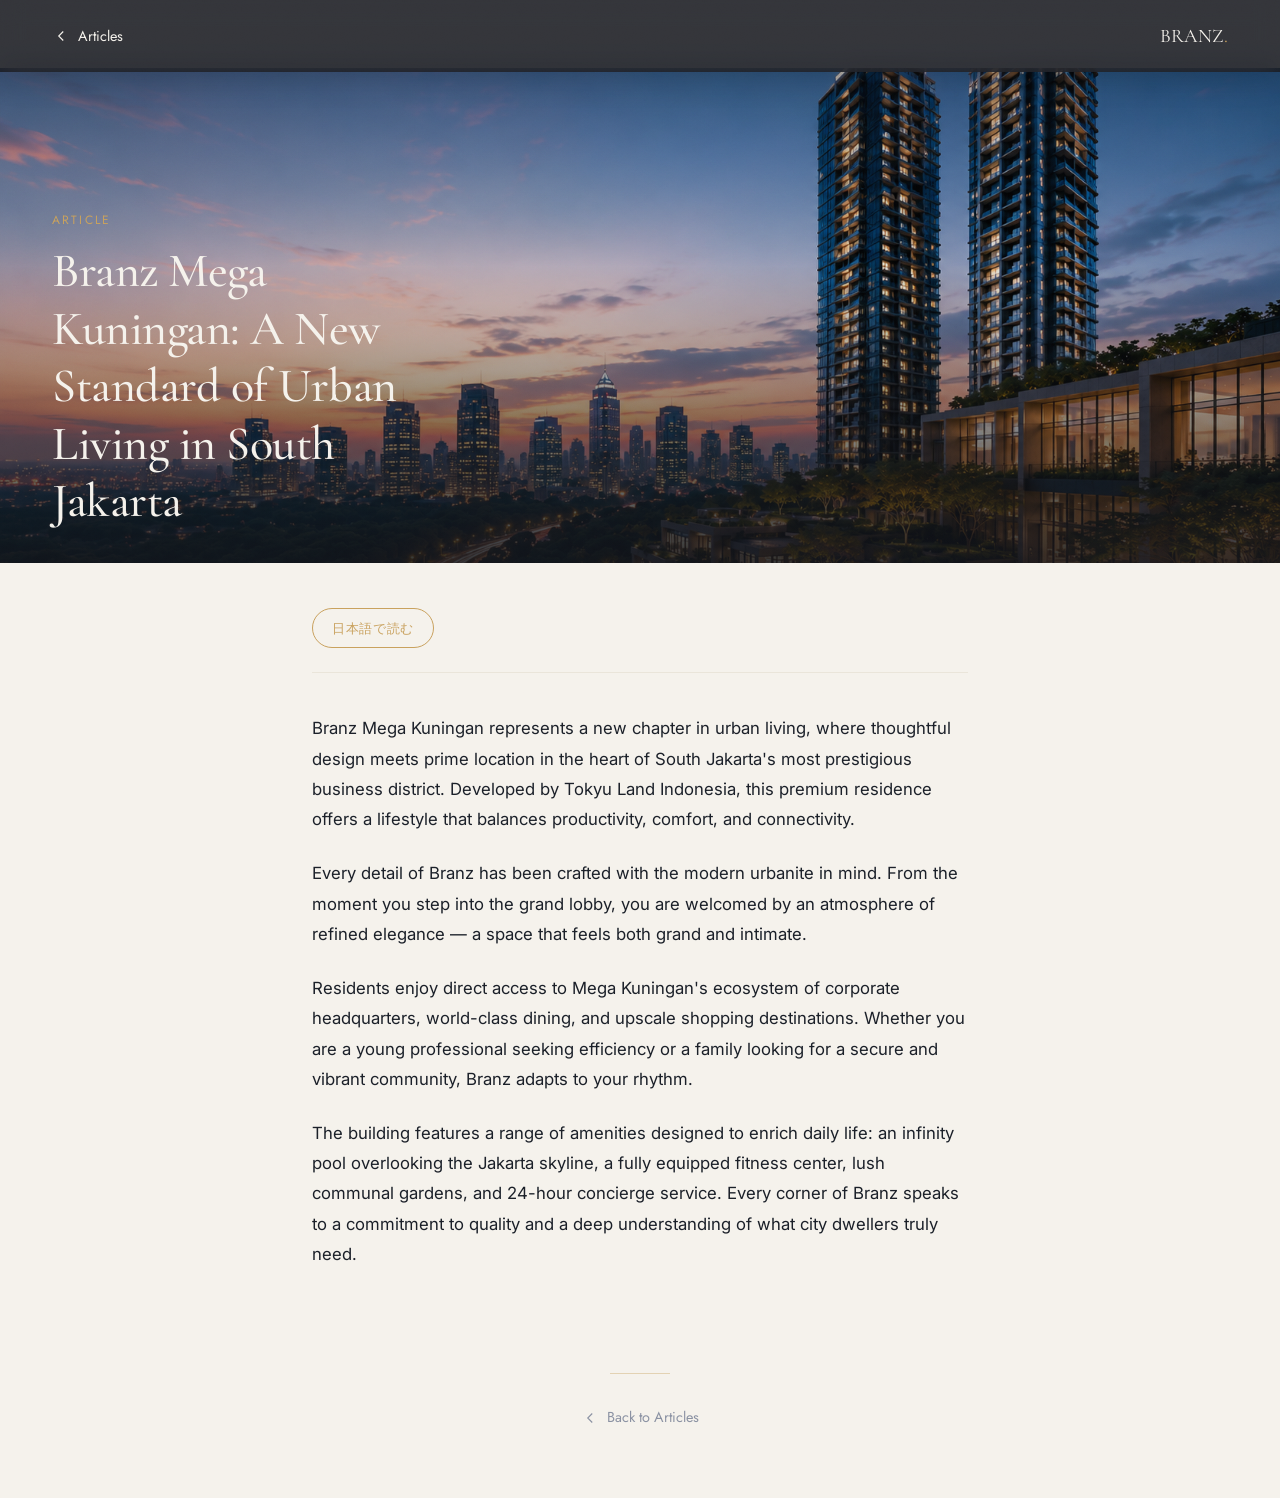
==== articles/article-en-1.html @ 6bbc7d79 "feat: add article section but still uses placeholder for the article title and text" ====
<!doctype html>
<html lang="en">
  <head>
    <meta charset="UTF-8" />
    <meta name="viewport" content="width=device-width, initial-scale=1.0" />
    <title>Branz Mega Kuningan: A New Standard of Urban Living in South Jakarta</title>
    <meta name="description" content="Discover Branz Mega Kuningan, a premium apartment development by Tokyu Land Indonesia in the heart of South Jakarta's CBD." />
    <meta name="keywords" content="branz mega kuningan, apartments kuningan, south jakarta apartments, tokyu land indonesia, premium cbd apartments" />
    <meta name="author" content="Branz Mega Kuningan" />
    <meta property="og:type" content="article" />
    <meta property="og:title" content="Branz Mega Kuningan: A New Standard of Urban Living in South Jakarta" />
    <meta property="og:description" content="Discover Branz Mega Kuningan, a premium apartment development by Tokyu Land Indonesia in the heart of South Jakarta's CBD." />
    <meta property="og:image" content="../assets/img/article/Artikel%201.png" />
    <meta property="og:locale" content="en_US" />
    <meta property="og:url" content="https://branzkuningan.com/article-en-1.html" />
    <link rel="canonical" href="https://branzkuningan.com/article-en-1.html" />
    <link rel="preconnect" href="https://fonts.googleapis.com" />
    <link rel="preconnect" href="https://fonts.gstatic.com" crossorigin />
    <link href="https://fonts.googleapis.com/css2?family=Cormorant+Garamond:ital,wght@0,400;0,500;0,600;1,400&family=Inter:wght@300;400;500;600&family=Jost:wght@300;400;500&display=swap" rel="stylesheet" />
    <link rel="stylesheet" href="../style.css" />
    <link rel="stylesheet" href="article.css" />
  </head>
  <body data-article-id="1" data-lang="en">
    <div class="grain-overlay"></div>

    <nav class="article-nav">
      <div class="article-nav-inner">
        <a href="../index.html#articles" class="article-nav-back">
          <svg viewBox="0 0 24 24" fill="none" stroke="currentColor" stroke-width="1.5"><path d="m15 18-6-6 6-6"/></svg>
          Articles
        </a>
        <a href="../index.html" class="article-nav-logo">BRANZ<span>.</span></a>
      </div>
    </nav>

    <article>
      <header class="article-hero">
        <img src="../assets/img/article/Artikel 1.png" alt="Branz Mega Kuningan: A New Standard of Urban Living in South Jakarta" id="articleImage" />
        <div class="article-hero-scrim"></div>
        <div class="article-hero-content">
          <span class="article-hero-label">Article</span>
          <h1 id="articleTitle">Branz Mega Kuningan: A New Standard of Urban Living in South Jakarta</h1>
        </div>
      </header>

      <div class="article-main">
        <div class="article-toolbar">
          <a href="article-ja-1.html" class="article-lang-toggle" id="langToggle">
            <svg viewBox="0 0 24 24" fill="none" stroke="currentColor" stroke-width="1.5"><path d="M12 2a10 10 0 1 0 10 10M12 2a10 10 0 0 0-10 10M12 2c1.7 0 3.3 4 3.3 10S13.7 22 12 22M12 2c-1.7 0-3.3 4-3.3 10S10.3 22 12 22M2 12h20"/></svg>
            日本語で読む
          </a>
        </div>
        <div class="article-body" id="articleBody"></div>
      </div>
    </article>

    <div class="article-footer">
      <div class="article-footer-divider"></div>
      <a href="../index.html#articles" class="article-back-link">
        <svg viewBox="0 0 24 24" fill="none" stroke="currentColor" stroke-width="1.5"><path d="m15 18-6-6 6-6"/></svg>
        Back to Articles
      </a>
    </div>

    <script src="article.js"></script>
  </body>
</html>
---- style.css ----
/* ===================================================
   BRANZ MEGA KUNINGAN — Design tokens
   Palette: deep charcoal-navy, muted brass, warm off-white
=================================================== */

:root {
  --ink:        #12151C;
  --ink-soft:   #1B2029;
  --ink-line:   #2A2F3A;
  --paper:      #F5F2EC;
  --paper-dim:  #EAE5DA;
  --brass:      #C9A15D;
  --brass-soft: #E3C88F;
  --slate:      #8B92A3;
  --white:      #FFFFFF;

  --font-display: 'Cormorant Garamond', serif;
  --font-body: 'Inter', sans-serif;
  --font-utility: 'Jost', sans-serif;

  --ease: cubic-bezier(0.16, 1, 0.3, 1);
  --dur-med: 0.7s;
  --dur-slow: 1.1s;
}

* { margin: 0; padding: 0; box-sizing: border-box; }

html { scroll-behavior: smooth; }

@media (prefers-reduced-motion: reduce) {
  html { scroll-behavior: auto; }
  *, *::before, *::after {
    animation-duration: 0.01ms !important;
    animation-iteration-count: 1 !important;
    transition-duration: 0.01ms !important;
    scroll-behavior: auto !important;
  }
}

body {
  font-family: var(--font-body);
  background: var(--paper);
  color: var(--ink);
  line-height: 1.6;
  overflow-x: hidden;
  -webkit-font-smoothing: antialiased;
}

img { max-width: 100%; display: block; }
a { text-decoration: none; color: inherit; }
ul { list-style: none; }
button { font-family: inherit; cursor: pointer; border: none; background: none; }

.grain-overlay {
  position: fixed;
  inset: 0;
  pointer-events: none;
  z-index: 999;
  opacity: 0.035;
  background-image: url("data:image/svg+xml,%3Csvg xmlns='http://www.w3.org/2000/svg' width='100' height='100'%3E%3Cfilter id='n'%3E%3CfeTurbulence type='fractalNoise' baseFrequency='0.9' numOctaves='2' stitchTiles='stitch'/%3E%3C/filter%3E%3Crect width='100%25' height='100%25' filter='url(%23n)'/%3E%3C/svg%3E");
  mix-blend-mode: overlay;
}

/* ---------- Utility ---------- */
:focus-visible {
  outline: 2px solid var(--brass);
  outline-offset: 3px;
}

.section-eyebrow {
  font-family: var(--font-utility);
  font-size: 0.8rem;
  letter-spacing: 0.18em;
  text-transform: uppercase;
  color: var(--brass);
  margin-bottom: 1rem;
  display: block;
}

h1, h2, h3 {
  font-family: var(--font-display);
  font-weight: 500;
  line-height: 1.15;
  letter-spacing: -0.01em;
}

h2 {
  font-size: clamp(1.9rem, 4vw, 3.1rem);
  max-width: 18ch;
}

.btn {
  display: inline-flex;
  align-items: center;
  gap: 0.5rem;
  padding: 1rem 2rem;
  font-family: var(--font-utility);
  font-size: 0.95rem;
  letter-spacing: 0.03em;
  border-radius: 2px;
  transition: all 0.4s var(--ease);
}
.btn-primary {
  background: var(--brass);
  color: var(--ink);
}
.btn-primary:hover {
  background: var(--brass-soft);
  transform: translateY(-2px);
}
.btn-ghost {
  color: var(--paper);
  border: 1px solid rgba(245,242,236,0.35);
}
.btn-ghost:hover {
  border-color: var(--brass);
  color: var(--brass);
}
.btn-arrow { transition: transform 0.3s var(--ease); }
.btn-ghost:hover .btn-arrow { transform: translateY(3px); }
.btn-block { width: 100%; justify-content: center; }

/* ---------- Reveal animation base states ---------- */
.reveal-up, .reveal-scale, .reveal-window {
  opacity: 0;
  will-change: transform, opacity;
}
.reveal-up { transform: translateY(36px); transition: opacity var(--dur-med) var(--ease), transform var(--dur-med) var(--ease); }
.reveal-scale { transform: scale(0.94); transition: opacity var(--dur-slow) var(--ease), transform var(--dur-slow) var(--ease); }
.reveal-window { transition: opacity 0.3s; }

.reveal-up.is-visible { opacity: 1; transform: translateY(0); }
.reveal-scale.is-visible { opacity: 1; transform: scale(1); }
.reveal-window.is-visible { opacity: 1; }

.reveal-line {
  display: block;
  overflow: hidden;
}
.reveal-line span {
  display: block;
  transform: translateY(110%);
  transition: transform 0.9s var(--ease);
}
.reveal-line.is-visible span { transform: translateY(0); }

/* ===================================================
   NAV
=================================================== */
.nav {
  position: fixed;
  top: 0; left: 0; right: 0;
  z-index: 100;
  padding: 1.3rem 0;
  transition: background 0.4s var(--ease), padding 0.4s var(--ease), box-shadow 0.4s var(--ease);
}
.nav.scrolled {
  background: rgba(18,21,28,0.85);
  backdrop-filter: blur(12px);
  padding: 0.9rem 0;
  box-shadow: 0 8px 30px rgba(0,0,0,0.15);
}
.nav-inner {
  max-width: 1240px;
  margin: 0 auto;
  padding: 0 2rem;
  display: flex;
  align-items: center;
  justify-content: space-between;
}
.nav-logo {
  font-family: var(--font-display);
  font-size: 1.4rem;
  color: var(--paper);
  letter-spacing: 0.02em;
}
.nav-logo span { color: var(--brass); }
.nav-links {
  display: flex;
  gap: 2.4rem;
  font-family: var(--font-utility);
  font-size: 0.92rem;
  color: rgba(245,242,236,0.8);
}
.nav-links a { position: relative; transition: color 0.3s; }
.nav-links a::after {
  content: '';
  position: absolute;
  bottom: -4px; left: 0;
  width: 0; height: 1px;
  background: var(--brass);
  transition: width 0.3s var(--ease);
}
.nav-links a:hover { color: var(--brass); }
.nav-links a:hover::after { width: 100%; }
.nav-cta {
  font-family: var(--font-utility);
  font-size: 0.88rem;
  color: var(--ink);
  background: var(--brass);
  padding: 0.6rem 1.4rem;
  border-radius: 2px;
  transition: background 0.3s;
}
.nav-cta:hover { background: var(--brass-soft); }

.nav-burger {
  display: none;
  flex-direction: column;
  gap: 5px;
  width: 26px;
  z-index: 101;
}
.nav-burger span {
  height: 1.5px;
  width: 100%;
  background: var(--paper);
  transition: transform 0.3s var(--ease), opacity 0.3s;
}
.nav-burger.open span:nth-child(1) { transform: translateY(6.5px) rotate(45deg); }
.nav-burger.open span:nth-child(2) { opacity: 0; }
.nav-burger.open span:nth-child(3) { transform: translateY(-6.5px) rotate(-45deg); }

.nav-mobile {
  position: fixed;
  top: 0; right: 0;
  height: 100vh;
  width: min(78vw, 340px);
  background: var(--ink);
  transform: translateX(100%);
  transition: transform 0.5s var(--ease);
  display: flex;
  flex-direction: column;
  justify-content: center;
  gap: 2rem;
  padding: 2rem 2.5rem;
  z-index: 100;
}
.nav-mobile.open { transform: translateX(0); }
.nav-mobile a {
  font-family: var(--font-display);
  font-size: 1.5rem;
  color: var(--paper);
}
.nav-mobile-cta {
  color: var(--brass) !important;
}

/* ===================================================
   HERO
=================================================== */
.hero {
  position: relative;
  height: 100vh;
  min-height: 640px;
  display: flex;
  align-items: flex-end;
  overflow: hidden;
  background: var(--ink);
}
.hero-media {
  position: absolute;
  inset: 0;
  z-index: 0;
}
.hero-media img {
  width: 100%;
  height: 100%;
  object-fit: cover;
  object-position: center 40%;
  transform: scale(1.08);
  will-change: transform;
}
.hero-scrim {
  position: absolute;
  inset: 0;
  background:
    linear-gradient(180deg, rgba(18,21,28,0.55) 0%, rgba(18,21,28,0.2) 35%, rgba(18,21,28,0.85) 100%);
}
.hero-content {
  position: relative;
  z-index: 1;
  padding: 1.4rem 2rem 6.5rem;
  max-width: 1240px;
  margin: 0 auto;
  width: 100%;
}
.hero-eyebrow {
  font-family: var(--font-utility);
  color: var(--brass-soft);
  letter-spacing: 0.18em;
  text-transform: uppercase;
  font-size: 0.82rem;
  margin-bottom: 1.4rem;
}
.hero-brand {
  position: absolute;
  top: 0;
  left: 1.4rem;
  z-index: 110;
  padding-top: 2.8rem;
  pointer-events: none;
}
.hero-logo {
  height: auto;
  width: 260px;
  display: block;
  filter: brightness(1.2) drop-shadow(0 2px 8px rgba(0,0,0,0.5));
}
.hero-title {
  color: var(--paper);
  font-size: clamp(2.6rem, 7vw, 5.4rem);
  margin-bottom: 1.6rem;
}
.hero-title .accent { color: var(--brass); font-style: italic; }
.hero-sub {
  color: rgba(245,242,236,0.82);
  max-width: 42ch;
  font-size: 1.05rem;
  margin-bottom: 2.2rem;
}
.hero-actions { display: flex; gap: 1rem; flex-wrap: wrap; }

.hero-scrollcue {
  position: absolute;
  bottom: 2.2rem;
  right: 2.5rem;
  z-index: 1;
  display: flex;
  flex-direction: column;
  align-items: center;
  gap: 0.6rem;
  color: rgba(245,242,236,0.6);
}
.hero-scrollcue span {
  width: 1px;
  height: 40px;
  background: rgba(245,242,236,0.4);
  position: relative;
  overflow: hidden;
}
.hero-scrollcue span::after {
  content: '';
  position: absolute;
  top: -100%; left: 0;
  width: 100%; height: 100%;
  background: var(--brass);
  animation: scrollcue 2s ease-in-out infinite;
}
@keyframes scrollcue {
  0% { top: -100%; }
  60% { top: 100%; }
  100% { top: 100%; }
}
.hero-scrollcue p {
  font-family: var(--font-utility);
  font-size: 0.72rem;
  letter-spacing: 0.15em;
  text-transform: uppercase;
  writing-mode: vertical-rl;
}

.hero-pricing {
  position: absolute;
  bottom: 8rem;
  right: 2.5rem;
  z-index: 2;
  display: flex;
  flex-direction: column;
  gap: 1rem;
}
.hero-pricing-card {
  background: rgba(18,21,28,0.45);
  backdrop-filter: blur(16px) saturate(1.2);
  -webkit-backdrop-filter: blur(16px) saturate(1.2);
  border: 1px solid rgba(201,161,93,0.25);
  border-radius: 8px;
  padding: 1rem 2rem;
  display: flex;
  flex-direction: column;
  transition: border-color 0.3s var(--ease), background 0.3s var(--ease), box-shadow 0.3s var(--ease);
  box-shadow: 0 8px 32px rgba(0,0,0,0.2), inset 0 1px 0 rgba(255,255,255,0.06);
}
.hero-pricing-card:hover {
  border-color: rgba(201,161,93,0.5);
  background: rgba(18,21,28,0.55);
  box-shadow: 0 12px 40px rgba(0,0,0,0.3), inset 0 1px 0 rgba(255,255,255,0.08);
}
.hero-pricing-label {
  font-family: var(--font-utility);
  font-size: 0.8rem;
  letter-spacing: 0.18em;
  text-transform: uppercase;
  color: rgba(245,242,236,0.6);
  line-height: 1.4;
  margin-bottom: 0.15rem;
}
.hero-pricing-value {
  font-family: var(--font-display);
  font-size: 1.6rem;
  color: var(--brass);
  font-weight: 600;
  line-height: 1.2;
}
.hero-pricing-unit {
  font-size: 0.9rem;
  font-weight: 400;
  opacity: 0.7;
}

/* ===================================================
   ABOUT
=================================================== */
.about {
  padding: clamp(5rem, 10vw, 9rem) 2rem;
  max-width: 1240px;
  margin: 0 auto;
}
.about-grid {
  display: grid;
  grid-template-columns: 1.1fr 0.9fr;
  gap: 5rem;
  align-items: center;
}
.about-text h2 { margin-bottom: 1.5rem; }
.about-body {
  color: var(--ink-soft);
  max-width: 52ch;
  margin-bottom: 2.8rem;
  font-size: 1.02rem;
}
.about-stats {
  display: grid;
  grid-template-columns: repeat(3, 1fr);
  gap: 1.8rem;
  border-top: 1px solid var(--paper-dim);
  padding-top: 2rem;
}
.stat { display: flex; flex-direction: column; gap: 0.4rem; }
.stat-num {
  font-family: var(--font-display);
  font-size: 1.7rem;
  color: var(--brass);
}
.stat-label {
  font-size: 0.82rem;
  color: var(--slate);
  line-height: 1.4;
}
.about-media {
  border-radius: 3px;
  overflow: hidden;
  aspect-ratio: 4/5;
}
.about-media img { width: 100%; height: 100%; object-fit: cover; }

/* ===================================================
   FACILITIES
=================================================== */
.facilities {
  background: var(--ink);
  padding: clamp(5rem, 10vw, 9rem) 2rem;
}
.facilities-head {
  max-width: 1240px;
  margin: 0 auto 3.5rem;
}
.facilities-head h2 { color: var(--paper); }
.facilities-grid {
  max-width: 1240px;
  margin: 0 auto;
  display: grid;
  grid-template-columns: repeat(3, 1fr);
  gap: 1px;
  background: var(--ink-line);
  border: 1px solid var(--ink-line);
}
.fac-card {
  background: var(--ink);
  padding: 2.6rem 2.2rem;
  transition: background 0.4s var(--ease);
}
.fac-card:hover { background: var(--ink-soft); }
.fac-icon {
  width: 44px; height: 44px;
  color: var(--brass);
  margin-bottom: 1.6rem;
}
.fac-icon svg { width: 100%; height: 100%; }
.fac-card h3 {
  color: var(--paper);
  font-size: 1.2rem;
  margin-bottom: 0.7rem;
}
.fac-card p {
  color: var(--slate);
  font-size: 0.92rem;
  line-height: 1.55;
}

/* ===================================================
   PRICING
=================================================== */
.pricing {
  background: var(--ink);
  padding: clamp(5rem, 10vw, 9rem) 2rem;
}
.pricing-head {
  max-width: 1240px;
  margin: 0 auto 3.5rem;
}
.pricing-head h2 { color: var(--paper); }
.pricing-grid {
  max-width: 1240px;
  margin: 0 auto;
  display: grid;
  grid-template-columns: 1fr 1fr;
  gap: 1.5rem;
}
.pricing-card {
  position: relative;
  background: var(--ink-soft);
  border: 1px solid var(--ink-line);
  border-radius: 3px;
  padding: 3rem 2.5rem;
  text-align: center;
  transition: all 0.5s var(--ease);
  overflow: hidden;
}
.pricing-card::before {
  content: '';
  position: absolute;
  top: 0; left: 0; right: 0;
  height: 3px;
  background: linear-gradient(90deg, var(--brass), var(--brass-soft));
  transform: scaleX(0);
  transform-origin: left;
  transition: transform 0.6s var(--ease);
}
.pricing-card:hover::before { transform: scaleX(1); }
.pricing-card:hover {
  border-color: var(--brass);
  transform: translateY(-4px);
  box-shadow: 0 20px 60px rgba(0,0,0,0.3);
}
.pricing-card::after {
  content: '';
  position: absolute;
  top: -50%; right: -50%;
  width: 100%; height: 100%;
  background: radial-gradient(circle, rgba(201,161,93,0.04) 0%, transparent 70%);
  pointer-events: none;
}
.pricing-icon {
  width: 48px; height: 48px;
  margin: 0 auto 1.5rem;
  color: var(--brass);
  position: relative;
  z-index: 1;
}
.pricing-icon svg { width: 100%; height: 100%; }
.pricing-label {
  font-family: var(--font-utility);
  font-size: 0.82rem;
  letter-spacing: 0.18em;
  text-transform: uppercase;
  color: var(--slate);
  margin-bottom: 0.75rem;
  position: relative;
  z-index: 1;
}
.pricing-value {
  font-family: var(--font-display);
  font-size: clamp(2.2rem, 3.5vw, 3rem);
  font-weight: 600;
  color: var(--brass);
  line-height: 1.1;
  margin-bottom: 0.5rem;
  position: relative;
  z-index: 1;
}
.pricing-value-sub {
  font-family: var(--font-display);
  font-size: 1rem;
  color: var(--brass-soft);
  opacity: 0.8;
  margin-bottom: 1.2rem;
  position: relative;
  z-index: 1;
}
.pricing-desc {
  font-size: 0.92rem;
  color: var(--slate);
  line-height: 1.5;
  max-width: 26ch;
  margin: 0 auto 1.5rem;
  position: relative;
  z-index: 1;
}
.pricing-divider {
  width: 40px;
  height: 1px;
  background: var(--brass);
  margin: 0 auto 1.2rem;
  opacity: 0.5;
  position: relative;
  z-index: 1;
}
.pricing-cta {
  font-family: var(--font-utility);
  font-size: 0.75rem;
  color: var(--slate);
  opacity: 0.6;
  position: relative;
  z-index: 1;
}
.pricing-footnote {
  text-align: center;
  margin-top: 2.5rem;
  font-size: 0.92rem;
  color: var(--slate);
  font-family: var(--font-utility);
}
.pricing-footnote a {
  color: var(--brass-soft);
  text-decoration: underline;
  transition: color 0.3s;
}
.pricing-footnote a:hover {
  color: var(--brass);
}

/* ===================================================
   UNITS — window gallery signature
=================================================== */
.units {
  padding: clamp(5rem, 10vw, 9rem) 2rem;
  max-width: 1240px;
  margin: 0 auto;
}
.units-head { margin-bottom: 3.5rem; max-width: 640px; }
.units-sub { color: var(--slate); margin-top: 1rem; }

.window-gallery {
  display: grid;
  grid-template-columns: repeat(6, 1fr);
  grid-template-rows: 340px 340px;
  gap: 0.9rem;
}
.window-frame {
  position: relative;
  overflow: hidden;
  border-radius: 2px;
  cursor: pointer;
}
.window-frame:nth-child(1) { grid-column: span 3; grid-row: span 2; }
.window-frame:nth-child(2) { grid-column: span 3; grid-row: span 1; }
.window-frame:nth-child(3) { grid-column: span 3; grid-row: span 1; }
.window-frame:nth-child(4) { grid-column: span 2; grid-row: span 1; }
.window-frame:nth-child(5) { grid-column: span 4; grid-row: span 1; }

.window-frame img {
  width: 100%; height: 100%;
  object-fit: cover;
  transition: transform 0.7s var(--ease);
}
.window-frame:hover img { transform: scale(1.06); }

.window-shutter {
  position: absolute;
  inset: 0;
  background: var(--ink);
  z-index: 2;
  transform-origin: top;
  transform: scaleY(1);
  transition: transform 0.9s var(--ease);
}
.window-frame.is-visible .window-shutter {
  transform: scaleY(0);
}

.window-label {
  position: absolute;
  bottom: 1.1rem; left: 1.1rem;
  z-index: 1;
  color: var(--paper);
  font-family: var(--font-utility);
  font-size: 0.85rem;
  letter-spacing: 0.05em;
  padding: 0.4rem 0.9rem;
  background: rgba(18,21,28,0.55);
  backdrop-filter: blur(6px);
  border-radius: 2px;
  opacity: 0;
  transform: translateY(8px);
  transition: opacity 0.4s var(--ease) 0.3s, transform 0.4s var(--ease) 0.3s;
}
.window-frame.is-visible .window-label {
  opacity: 1;
  transform: translateY(0);
}

/* ===================================================
   ROOM TYPE
=================================================== */
.room-type {
  background: var(--paper);
  padding: clamp(5rem, 10vw, 9rem) 2rem;
}
.room-type-head {
  max-width: 1240px;
  margin: 0 auto 3.5rem;
}
.room-type-grid {
  max-width: 1240px;
  margin: 0 auto;
  display: grid;
  grid-template-columns: repeat(4, 1fr);
  gap: 1.2rem;
}
.room-card {
  position: relative;
  background: var(--white);
  border-radius: 3px;
  overflow: hidden;
  cursor: pointer;
  transition: transform 0.5s var(--ease), box-shadow 0.5s var(--ease);
  box-shadow: 0 4px 20px rgba(0,0,0,0.06);
  display: flex;
  flex-direction: column;
}
.room-card:hover {
  transform: translateY(-6px);
  box-shadow: 0 16px 48px rgba(0,0,0,0.1);
}
.room-card-thumb {
  position: relative;
  aspect-ratio: 4/3;
  overflow: hidden;
}
.room-card-thumb img {
  width: 100%;
  height: 100%;
  object-fit: cover;
  transition: transform 0.7s var(--ease);
}
.room-card:hover .room-card-thumb img {
  transform: scale(1.06);
}
.room-card-body {
  padding: 1.4rem 1.4rem 1.6rem;
  flex: 1;
  display: flex;
  flex-direction: column;
  gap: 0.8rem;
}
.room-card-name {
  font-family: var(--font-display);
  font-size: 1.2rem;
  font-weight: 500;
  color: var(--ink);
  line-height: 1.3;
}
.room-stats {
  display: flex;
  gap: 1rem;
  flex-wrap: wrap;
}
.room-stat {
  display: flex;
  align-items: center;
  gap: 0.35rem;
  font-size: 0.82rem;
  color: var(--slate);
  font-family: var(--font-utility);
}
.room-stat svg {
  width: 15px;
  height: 15px;
  color: var(--brass);
  flex-shrink: 0;
}
.room-btn {
  margin-top: auto;
  display: inline-flex;
  align-items: center;
  justify-content: center;
  gap: 0.4rem;
  padding: 0.7rem 1.2rem;
  font-family: var(--font-utility);
  font-size: 0.82rem;
  letter-spacing: 0.05em;
  text-transform: uppercase;
  color: var(--brass);
  border: 1px solid var(--brass);
  border-radius: 2px;
  background: transparent;
  transition: all 0.35s var(--ease);
  cursor: pointer;
}
.room-btn:hover {
  background: var(--brass);
  color: var(--ink);
}
.room-btn svg {
  width: 14px;
  height: 14px;
  transition: transform 0.3s var(--ease);
}
.room-btn:hover svg {
  transform: translateX(3px);
}

/* ===================================================
   ROOM TYPE MODAL
=================================================== */
.modal-overlay {
  position: fixed;
  inset: 0;
  z-index: 200;
  background: rgba(18,21,28,0.85);
  backdrop-filter: blur(12px);
  -webkit-backdrop-filter: blur(12px);
  display: flex;
  align-items: center;
  justify-content: center;
  opacity: 0;
  pointer-events: none;
  transition: opacity 0.4s var(--ease);
  padding: 2rem;
}
.modal-overlay.open {
  opacity: 1;
  pointer-events: auto;
}
.modal {
  position: relative;
  display: flex;
  max-width: 1100px;
  width: 100%;
  max-height: 85vh;
  background: var(--ink-soft);
  border: 1px solid var(--ink-line);
  border-radius: 4px;
  overflow: hidden;
  transform: translateY(30px) scale(0.97);
  transition: transform 0.5s var(--ease);
}
.modal-overlay.open .modal {
  transform: translateY(0) scale(1);
}
.modal-close {
  position: absolute;
  top: 1rem;
  right: 1rem;
  z-index: 10;
  width: 36px;
  height: 36px;
  display: flex;
  align-items: center;
  justify-content: center;
  background: rgba(18,21,28,0.6);
  border: 1px solid rgba(245,242,236,0.15);
  border-radius: 50%;
  color: var(--paper);
  cursor: pointer;
  transition: background 0.3s, border-color 0.3s;
}
.modal-close:hover {
  background: rgba(18,21,28,0.8);
  border-color: var(--brass);
}
.modal-close svg {
  width: 18px;
  height: 18px;
}
.modal-carousel {
  position: relative;
  width: 60%;
  min-height: 400px;
  background: var(--ink);
}
.modal-carousel-track {
  position: absolute;
  inset: 0;
}
.modal-carousel-track img {
  position: absolute;
  inset: 0;
  width: 100%;
  height: 100%;
  object-fit: cover;
  opacity: 0;
  transition: opacity 0.5s var(--ease);
}
.modal-carousel-track img.active {
  opacity: 1;
}
.modal-carousel-track img.is-fasad {
  object-fit: contain;
  background: var(--ink);
}
.modal-arrow {
  position: absolute;
  top: 50%;
  transform: translateY(-50%);
  z-index: 5;
  width: 40px;
  height: 40px;
  display: flex;
  align-items: center;
  justify-content: center;
  background: rgba(18,21,28,0.5);
  border: 1px solid rgba(245,242,236,0.12);
  border-radius: 50%;
  color: var(--paper);
  cursor: pointer;
  transition: background 0.3s, border-color 0.3s;
}
.modal-arrow:hover {
  background: rgba(18,21,28,0.8);
  border-color: var(--brass);
}
.modal-arrow svg {
  width: 20px;
  height: 20px;
}
.modal-arrow--prev { left: 1rem; }
.modal-arrow--next { right: 1rem; }
.modal-counter {
  position: absolute;
  bottom: 1rem;
  left: 1rem;
  z-index: 5;
  font-family: var(--font-utility);
  font-size: 0.8rem;
  color: var(--paper);
  background: rgba(18,21,28,0.6);
  padding: 0.3rem 0.8rem;
  border-radius: 2px;
}
.modal-dots {
  position: absolute;
  bottom: 1rem;
  right: 1rem;
  z-index: 5;
  display: flex;
  gap: 0.4rem;
}
.modal-dot {
  width: 8px;
  height: 8px;
  border-radius: 50%;
  background: rgba(245,242,236,0.3);
  transition: background 0.3s;
}
.modal-dot.active {
  background: var(--brass);
}
.modal-info {
  width: 40%;
  padding: 2.5rem 2rem;
  overflow-y: auto;
  color: var(--paper);
}
.modal-info-name {
  font-family: var(--font-display);
  font-size: 1.6rem;
  font-weight: 500;
  color: var(--paper);
  margin-bottom: 0.3rem;
}
.modal-info-eyebrow {
  font-family: var(--font-utility);
  font-size: 0.72rem;
  letter-spacing: 0.18em;
  text-transform: uppercase;
  color: var(--brass);
  margin-bottom: 0.2rem;
}
.modal-info-price-label {
  font-family: var(--font-utility);
  font-size: 0.75rem;
  letter-spacing: 0.12em;
  text-transform: uppercase;
  color: var(--slate);
  margin-top: 1.2rem;
  margin-bottom: 0.2rem;
}
.modal-info-price {
  font-family: var(--font-display);
  font-size: 1.5rem;
  font-weight: 600;
  color: var(--brass);
  margin-bottom: 1.2rem;
}
.modal-info-stats {
  display: grid;
  grid-template-columns: repeat(3, 1fr);
  gap: 0.8rem;
  padding: 1rem 0;
  border-top: 1px solid var(--ink-line);
  border-bottom: 1px solid var(--ink-line);
  margin-bottom: 1.2rem;
}
.modal-info-stat {
  text-align: center;
}
.modal-info-stat svg {
  width: 18px;
  height: 18px;
  color: var(--brass);
  margin-bottom: 0.3rem;
}
.modal-info-stat-value {
  font-family: var(--font-display);
  font-size: 1.1rem;
  color: var(--paper);
}
.modal-info-stat-label {
  font-family: var(--font-utility);
  font-size: 0.7rem;
  color: var(--slate);
  text-transform: uppercase;
  letter-spacing: 0.08em;
}
.modal-info-specs {
  margin-top: 0.5rem;
}
.modal-info-specs-title {
  font-family: var(--font-utility);
  font-size: 0.75rem;
  letter-spacing: 0.12em;
  text-transform: uppercase;
  color: var(--slate);
  margin-bottom: 0.6rem;
}
.modal-info-specs-list {
  display: flex;
  flex-direction: column;
  gap: 0.4rem;
}
.modal-info-specs-list li {
  font-size: 0.82rem;
  color: rgba(245,242,236,0.75);
  padding-left: 0.8rem;
  position: relative;
  line-height: 1.4;
}
.modal-info-specs-list li::before {
  content: '';
  position: absolute;
  left: 0;
  top: 0.5em;
  width: 3px;
  height: 3px;
  border-radius: 50%;
  background: var(--brass);
}
.modal-info-wa {
  display: flex;
  align-items: center;
  justify-content: center;
  gap: 0.5rem;
  margin-top: 1.4rem;
  padding: 0.75rem 1.2rem;
  font-family: var(--font-utility);
  font-size: 0.85rem;
  letter-spacing: 0.04em;
  color: var(--white);
  background: #25D366;
  border-radius: 3px;
  transition: opacity 0.3s;
}
.modal-info-wa:hover {
  opacity: 0.85;
  color: var(--white);
}
.modal-info-wa svg {
  width: 18px;
  height: 18px;
}

/* ===================================================
   TENANTS
=================================================== */
.tenants {
  background: var(--ink);
  padding: clamp(5rem, 10vw, 9rem) 2rem;
}
.tenants-head {
  max-width: 1240px;
  margin: 0 auto 2rem;
  text-align: center;
}
.tenants-head h2 {
  color: var(--paper);
  margin: 0 auto;
}
.tenants-badges {
  max-width: 1240px;
  margin: 0 auto 3rem;
  display: flex;
  justify-content: center;
  gap: 0.6rem;
  flex-wrap: wrap;
}
.badge {
  padding: 0.5rem 1.4rem;
  font-family: var(--font-utility);
  font-size: 0.78rem;
  letter-spacing: 0.1em;
  text-transform: uppercase;
  color: var(--slate);
  border: 1px solid var(--ink-line);
  border-radius: 100px;
  background: transparent;
  cursor: pointer;
  transition: all 0.35s var(--ease);
}
.badge:hover {
  border-color: var(--brass);
  color: var(--brass-soft);
}
.badge.active {
  background: var(--brass);
  border-color: var(--brass);
  color: var(--ink);
}
.tenants-grid {
  max-width: 1240px;
  margin: 0 auto;
  display: grid;
  grid-template-columns: repeat(3, 1fr);
  gap: 1.2rem;
}
.tenant-card {
  position: relative;
  border-radius: 4px;
  overflow: hidden;
  cursor: default;
  transition: opacity 0.5s var(--ease), transform 0.5s var(--ease), max-height 0.5s var(--ease), margin 0.5s var(--ease), padding 0.5s var(--ease), visibility 0.5s;
}
.tenant-card.hidden {
  display: none;
}
.tenant-card-inner {
  position: relative;
  aspect-ratio: 16/10;
  display: flex;
  flex-direction: column;
  justify-content: flex-end;
  padding: 1.8rem 1.5rem;
  overflow: hidden;
}
.tenant-card-inner::before {
  content: '';
  position: absolute;
  inset: 0;
  background: linear-gradient(180deg, transparent 40%, rgba(18,21,28,0.85) 100%);
  z-index: 1;
}
.tenant-card-inner::after {
  content: '';
  position: absolute;
  inset: 0;
  opacity: 0.07;
  background-image: url("data:image/svg+xml,%3Csvg width='60' height='60' viewBox='0 0 60 60' xmlns='http://www.w3.org/2000/svg'%3E%3Cg fill='none' fill-rule='evenodd'%3E%3Cg fill='%23ffffff' fill-opacity='0.4'%3E%3Cpath d='M36 34v-4h-2v4h-4v2h4v4h2v-4h4v-2h-4zm0-30V0h-2v4h-4v2h4v4h2V6h4V4h-4zM6 34v-4H4v4H0v2h4v4h2v-4h4v-2H6zM6 4V0H4v4H0v2h4v4h2V6h4V4H6z'/%3E%3C/g%3E%3C/g%3E%3C/svg%3E");
  z-index: 0;
}
.tenant-card-bg {
  position: absolute;
  inset: 0;
  width: 100%;
  height: 100%;
  object-fit: cover;
  opacity: 0.35;
  z-index: 0;
  transition: transform 0.5s var(--ease);
}
.tenant-card:hover .tenant-card-bg {
  transform: scale(1.08);
}
.tenant-card:hover .tenant-card-grad {
  transform: scale(1.08);
}
.tenant-card-grad {
  position: absolute;
  inset: 0;
  z-index: 0;
}
.tenant-card-grad--dining {
  background: linear-gradient(135deg, #1B2029 0%, #4A3528 100%);
}
.tenant-card-grad--shopping {
  background: linear-gradient(135deg, #1B2029 0%, #1A3A3A 100%);
}
.tenant-card-grad--wellness {
  background: linear-gradient(135deg, #1B2029 0%, #1A2E22 100%);
}
.tenant-card-grad--entertainment {
  background: linear-gradient(135deg, #1B2029 0%, #2E1A3A 100%);
}
.tenant-card-content {
  position: relative;
  z-index: 2;
  transition: transform 0.4s var(--ease);
}
.tenant-card:hover .tenant-card-content {
  transform: translateY(-4px);
}
.tenant-category {
  display: flex;
  align-items: center;
  gap: 0.35rem;
  font-family: var(--font-utility);
  font-size: 0.65rem;
  letter-spacing: 0.15em;
  text-transform: uppercase;
  color: var(--brass);
  margin-bottom: 0.5rem;
}
.tenant-category svg {
  width: 12px;
  height: 12px;
}
.tenant-name {
  font-family: var(--font-display);
  font-size: 1.15rem;
  color: var(--paper);
  font-weight: 500;
  line-height: 1.25;
  margin-bottom: 0.2rem;
}
.tenant-sub {
  font-size: 0.82rem;
  color: rgba(245,242,236,0.55);
  line-height: 1.4;
  max-width: 30ch;
}
.tenant-coming {
  display: inline-block;
  margin-top: 0.5rem;
  padding: 0.2rem 0.6rem;
  font-family: var(--font-utility);
  font-size: 0.6rem;
  letter-spacing: 0.1em;
  text-transform: uppercase;
  color: var(--brass);
  border: 1px solid rgba(201,161,93,0.4);
  border-radius: 100px;
}

/* ===================================================
   ARTICLES
=================================================== */
.articles {
  padding: clamp(5rem, 10vw, 9rem) 2rem;
  max-width: 1240px;
  margin: 0 auto;
}
.articles-head { margin-bottom: 3.5rem; max-width: 640px; }
.articles-sub { color: var(--slate); margin-top: 1rem; }

.articles-grid {
  display: grid;
  grid-template-columns: repeat(3, 1fr);
  gap: 1.5rem;
}
.article-card {
  position: relative;
  background: var(--white);
  border-radius: 3px;
  overflow: hidden;
  transition: transform 0.5s var(--ease), box-shadow 0.5s var(--ease);
  box-shadow: 0 4px 20px rgba(0,0,0,0.06);
  display: flex;
  flex-direction: column;
}
.article-card:hover {
  transform: translateY(-6px);
  box-shadow: 0 16px 48px rgba(0,0,0,0.1);
}
.article-card-thumb {
  position: relative;
  aspect-ratio: 16/10;
  overflow: hidden;
  background: var(--paper-dim);
}
.article-card-thumb img {
  width: 100%;
  height: 100%;
  object-fit: cover;
  transition: transform 0.7s var(--ease);
}
.article-card:hover .article-card-thumb img {
  transform: scale(1.06);
}
.article-card-body {
  padding: 1.4rem 1.4rem 1.6rem;
  flex: 1;
  display: flex;
  flex-direction: column;
  gap: 0.8rem;
}
.article-card-title {
  font-family: var(--font-display);
  font-size: 1.1rem;
  font-weight: 500;
  color: var(--ink);
  line-height: 1.35;
  display: -webkit-box;
  -webkit-line-clamp: 2;
  -webkit-box-orient: vertical;
  overflow: hidden;
  min-height: 0;
}
.article-card-actions {
  display: flex;
  gap: 0.6rem;
  margin-top: auto;
  flex-wrap: wrap;
}
.article-btn {
  flex: 1;
  display: inline-flex;
  align-items: center;
  justify-content: center;
  gap: 0.35rem;
  padding: 0.6rem 0.8rem;
  font-family: var(--font-utility);
  font-size: 0.78rem;
  letter-spacing: 0.04em;
  color: var(--brass);
  border: 1px solid var(--brass);
  border-radius: 2px;
  background: transparent;
  transition: all 0.35s var(--ease);
  text-align: center;
  white-space: nowrap;
}
.article-btn:hover {
  background: var(--brass);
  color: var(--ink);
}
.article-btn svg {
  width: 14px;
  height: 14px;
  flex-shrink: 0;
}

/* ===================================================
   LOCATION
=================================================== */
.location {
  background: var(--paper-dim);
  padding: clamp(5rem, 10vw, 9rem) 2rem;
}
.location-grid {
  max-width: 1240px;
  margin: 0 auto;
  display: grid;
  grid-template-columns: 0.9fr 1.1fr;
  gap: 4rem;
  align-items: center;
}
.location-text p { color: var(--ink-soft); max-width: 48ch; margin-top: 1.4rem; }
.location-list {
  margin-top: 2.4rem;
  display: flex;
  flex-direction: column;
  gap: 1rem;
}
.location-list li {
  font-size: 0.98rem;
  color: var(--ink-soft);
  padding-bottom: 1rem;
  border-bottom: 1px solid rgba(18,21,28,0.1);
}
.location-list li span {
  font-family: var(--font-display);
  color: var(--brass);
  margin-right: 0.5rem;
}
.location-map {
  aspect-ratio: 4/3.2;
  border-radius: 3px;
  overflow: hidden;
  filter: grayscale(0.3) contrast(1.05);
}
.map-iframe {
  width: 100%;
  height: 100%;
  border: 0;
}

/* ===================================================
   CTA / FORM
=================================================== */
.cta {
  background: var(--ink);
  padding: clamp(5rem, 12vw, 10rem) 2rem;
  position: relative;
}
.cta-inner {
  max-width: 640px;
  margin: 0 auto;
  text-align: center;
}
.cta h2 { color: var(--paper); margin: 0 auto 1rem; }
.cta-sub { color: var(--slate); max-width: 46ch; margin: 0 auto 3rem; }

.lead-form {
  text-align: left;
  display: flex;
  flex-direction: column;
  gap: 1.3rem;
}
.form-row {
  display: grid;
  grid-template-columns: 1fr 1fr;
  gap: 1.3rem;
}
.form-group { position: relative; }
.form-group input, .form-group textarea {
  width: 100%;
  background: transparent;
  border: 1px solid rgba(245,242,236,0.25);
  color: var(--paper);
  padding: 1.1rem 1rem 0.6rem;
  font-family: var(--font-body);
  font-size: 0.98rem;
  border-radius: 2px;
  transition: border-color 0.3s;
  resize: vertical;
}
.form-group input:focus, .form-group textarea:focus {
  outline: none;
  border-color: var(--brass);
}
.form-group label {
  position: absolute;
  left: 1rem; top: 1.1rem;
  color: var(--slate);
  font-size: 0.98rem;
  pointer-events: none;
  transition: all 0.25s var(--ease);
}
.form-group input:focus + label,
.form-group input:not(:placeholder-shown) + label,
.form-group textarea:focus + label,
.form-group textarea:not(:placeholder-shown) + label {
  top: 0.4rem;
  font-size: 0.72rem;
  color: var(--brass);
}
.form-note {
  text-align: center;
  color: var(--slate);
  font-size: 0.88rem;
  margin-top: 0.5rem;
}
.form-note a { color: var(--brass-soft); text-decoration: underline; }

.lead-success {
  display: none;
  text-align: center;
  padding: 3rem 1rem;
}
.lead-success.show { display: block; }
.success-icon {
  width: 60px; height: 60px;
  border-radius: 50%;
  border: 1px solid var(--brass);
  color: var(--brass);
  display: flex; align-items: center; justify-content: center;
  font-size: 1.6rem;
  margin: 0 auto 1.4rem;
}
.lead-success h3 { color: var(--paper); margin-bottom: 0.6rem; }
.lead-success p { color: var(--slate); }

/* ===================================================
   FOOTER
=================================================== */
.footer {
  background: var(--ink);
  border-top: 1px solid var(--ink-line);
  padding: 2.6rem 2rem;
}
.footer-inner {
  max-width: 1240px;
  margin: 0 auto;
  text-align: center;
}
.footer-brand {
  font-family: var(--font-display);
  color: var(--paper);
  font-size: 1.2rem;
  margin-bottom: 0.8rem;
}
.footer-brand span { color: var(--brass); }
.footer p { color: var(--slate); font-size: 0.85rem; }
.footer-copy { margin-top: 0.4rem; opacity: 0.6; }

/* ===================================================
   FLOATING WHATSAPP
=================================================== */
.fab-wa {
  position: fixed;
  bottom: 1.8rem; right: 1.8rem;
  width: 68px; height: 68px;
  background: #25D366;
  color: white;
  border-radius: 50%;
  display: flex; align-items: center; justify-content: center;
  box-shadow: 0 8px 32px rgba(0,0,0,0.3);
  z-index: 90;
  transition: transform 0.3s var(--ease);
}
.fab-wa:hover { transform: scale(1.08); }
.fab-wa svg { width: 34px; height: 34px; }

/* ===================================================
   RESPONSIVE
=================================================== */
@media (max-width: 900px) {
  .nav-links { display: none; }
  .nav-cta { display: none; }
  .nav-burger { display: flex; }

  .about-grid { grid-template-columns: 1fr; gap: 3rem; }
  .about-media { order: -1; aspect-ratio: 16/10; }
  .about-stats { grid-template-columns: 1fr; gap: 1.4rem; }

  .facilities-grid { grid-template-columns: 1fr 1fr; }

  .pricing-grid { grid-template-columns: 1fr; }
  .pricing-card { padding: 2.5rem 1.8rem; }

  .room-type-grid { grid-template-columns: repeat(2, 1fr); }
  .articles-grid { grid-template-columns: repeat(2, 1fr); }
  .tenants-grid { grid-template-columns: repeat(2, 1fr); }
  .modal { flex-direction: column; max-height: 90vh; }
  .modal-carousel { width: 100%; min-height: 280px; height: 40vh; }
  .modal-info { width: 100%; padding: 1.5rem 1.4rem; }

  .window-gallery {
    grid-template-columns: repeat(2, 1fr);
    grid-template-rows: repeat(5, 220px);
  }
  .window-frame,
  .window-frame:nth-child(1),
  .window-frame:nth-child(2),
  .window-frame:nth-child(3),
  .window-frame:nth-child(4),
  .window-frame:nth-child(5) {
    grid-column: span 2 !important;
    grid-row: span 1 !important;
  }

  .location-grid { grid-template-columns: 1fr; }
  .location-map { aspect-ratio: 16/10; }

  .form-row { grid-template-columns: 1fr; }

  .hero-pricing {
    bottom: 2rem;
    right: 1.4rem;
  }
}

@media (max-width: 560px) {
  .hero-content { padding: 1rem 1.4rem 5rem; }
  .hero-scrollcue { display: none; }
  .hero-eyebrow { margin-top: 2rem; }
  .hero-brand { left: 1rem; padding-top: 2.2rem; }
  .hero-logo { width: 180px; }
  .hero-pricing {
    position: static;
    flex-direction: row;
    gap: 0.7rem;
    justify-content: center;
    margin-bottom: 1.2rem;
  }
  .hero-pricing-card {
    padding: 0.8rem 1.4rem;
  }
  .hero-pricing-label {
    font-size: 0.7rem;
  }
  .hero-pricing-value {
    font-size: 1.25rem;
  }
  .hero-pricing-unit {
    font-size: 0.8rem;
  }
  .about, .room-type, .tenants, .units, .location, .cta { padding-left: 1.4rem; padding-right: 1.4rem; }
  .facilities { padding-left: 1.4rem; padding-right: 1.4rem; }
  .facilities-grid { grid-template-columns: 1fr; }
  .room-type-grid { grid-template-columns: 1fr; }
  .articles-grid { grid-template-columns: 1fr; }
  .tenants-grid { grid-template-columns: 1fr; }
  .tenant-card-inner { aspect-ratio: 16/9; padding: 1.4rem 1.2rem; }
  .modal-overlay { padding: 1rem; }
  .modal-carousel { min-height: 220px; height: 30vh; }
  .modal-info-stats { grid-template-columns: repeat(3, 1fr); gap: 0.5rem; }
  .window-gallery { grid-template-columns: 1fr; grid-template-rows: repeat(5, 260px); }
  .window-frame { grid-column: span 1 !important; }
  .nav-inner { padding: 0 1.4rem; }
}
---- articles/article.css ----
/* ===================================================
   BRANZ MEGA KUNINGAN — Article Page Styles
   Uses the same design tokens as the main site.
   =================================================== */

/* ---------- Article page layout ---------- */
.article-page {
  background: var(--paper);
  min-height: 100vh;
}

/* ---------- Navigation override ---------- */
.article-nav {
  position: fixed;
  top: 0; left: 0; right: 0;
  z-index: 100;
  padding: 1.3rem 0;
  background: rgba(18,21,28,0.85);
  backdrop-filter: blur(12px);
  -webkit-backdrop-filter: blur(12px);
  box-shadow: 0 8px 30px rgba(0,0,0,0.15);
}
.article-nav-inner {
  max-width: 1240px;
  margin: 0 auto;
  padding: 0 2rem;
  display: flex;
  align-items: center;
  justify-content: space-between;
}
.article-nav-back {
  display: inline-flex;
  align-items: center;
  gap: 0.5rem;
  font-family: var(--font-utility);
  font-size: 0.9rem;
  color: var(--paper);
  transition: color 0.3s;
}
.article-nav-back:hover {
  color: var(--brass);
}
.article-nav-back svg {
  width: 18px;
  height: 18px;
  transition: transform 0.3s var(--ease);
}
.article-nav-back:hover svg {
  transform: translateX(-3px);
}
.article-nav-logo {
  font-family: var(--font-display);
  font-size: 1.2rem;
  color: var(--paper);
  letter-spacing: 0.02em;
}
.article-nav-logo span {
  color: var(--brass);
}

/* ---------- Article hero ---------- */
.article-hero {
  position: relative;
  height: 55vh;
  min-height: 380px;
  display: flex;
  align-items: flex-end;
  overflow: hidden;
  background: var(--ink);
  margin-top: 68px;
}
.article-hero img {
  position: absolute;
  inset: 0;
  width: 100%;
  height: 100%;
  object-fit: cover;
  object-position: center;
}
.article-hero-scrim {
  position: absolute;
  inset: 0;
  background: linear-gradient(180deg, rgba(18,21,28,0.3) 0%, rgba(18,21,28,0.1) 40%, rgba(18,21,28,0.85) 100%);
  z-index: 1;
}
.article-hero-content {
  position: relative;
  z-index: 2;
  padding: 2rem;
  max-width: 1240px;
  margin: 0 auto;
  width: 100%;
}
.article-hero-label {
  font-family: var(--font-utility);
  font-size: 0.75rem;
  letter-spacing: 0.18em;
  text-transform: uppercase;
  color: var(--brass);
  margin-bottom: 0.8rem;
  display: block;
}
.article-hero h1 {
  color: var(--paper);
  font-size: clamp(1.8rem, 4vw, 3rem);
  max-width: 16ch;
  line-height: 1.2;
}

/* ---------- Article body ---------- */
.article-main {
  max-width: 720px;
  margin: 0 auto;
  padding: 2.8rem 2rem 5rem;
}
.article-toolbar {
  display: flex;
  align-items: center;
  justify-content: space-between;
  margin-bottom: 2.5rem;
  padding-bottom: 1.5rem;
  border-bottom: 1px solid var(--paper-dim);
}
.article-lang-toggle {
  display: inline-flex;
  align-items: center;
  gap: 0.5rem;
  padding: 0.55rem 1.2rem;
  font-family: var(--font-utility);
  font-size: 0.82rem;
  letter-spacing: 0.05em;
  color: var(--brass);
  border: 1px solid var(--brass);
  border-radius: 100px;
  background: transparent;
  transition: all 0.35s var(--ease);
}
.article-lang-toggle:hover {
  background: var(--brass);
  color: var(--ink);
}
.article-lang-toggle svg {
  width: 16px;
  height: 16px;
}
.article-body {
  font-size: 1.05rem;
  line-height: 1.8;
  color: var(--ink-soft);
}
.article-body p {
  margin-bottom: 1.5rem;
}
.article-body strong {
  color: var(--ink);
  font-weight: 600;
}

/* ---------- Article footer / back ---------- */
.article-footer {
  max-width: 720px;
  margin: 0 auto;
  padding: 0 2rem 4rem;
  text-align: center;
}
.article-footer-divider {
  width: 60px;
  height: 1px;
  background: var(--brass);
  margin: 0 auto 2rem;
  opacity: 0.4;
}
.article-back-link {
  display: inline-flex;
  align-items: center;
  gap: 0.5rem;
  font-family: var(--font-utility);
  font-size: 0.9rem;
  color: var(--slate);
  transition: color 0.3s;
}
.article-back-link:hover {
  color: var(--brass);
}
.article-back-link svg {
  width: 18px;
  height: 18px;
  transition: transform 0.3s var(--ease);
}
.article-back-link:hover svg {
  transform: translateX(-4px);
}

/* ---------- Image credit / caption ---------- */
.article-hero-credit {
  position: absolute;
  bottom: 1rem;
  right: 2rem;
  z-index: 2;
  font-family: var(--font-utility);
  font-size: 0.7rem;
  color: rgba(245,242,236,0.5);
  letter-spacing: 0.05em;
}

/* ---------- Responsive ---------- */
@media (max-width: 900px) {
  .article-nav-inner { padding: 0 1.4rem; }
  .article-hero { height: 45vh; min-height: 300px; margin-top: 62px; }
  .article-hero-content { padding: 1.4rem; }
  .article-main { padding: 2rem 1.4rem 3rem; }
  .article-footer { padding: 0 1.4rem 3rem; }
  .article-hero-credit { right: 1.4rem; }
}

@media (max-width: 560px) {
  .article-hero { height: 40vh; min-height: 260px; }
  .article-hero h1 { font-size: 1.5rem; }
  .article-toolbar { flex-direction: column; gap: 1rem; align-items: flex-start; }
  .article-body { font-size: 0.98rem; }
}
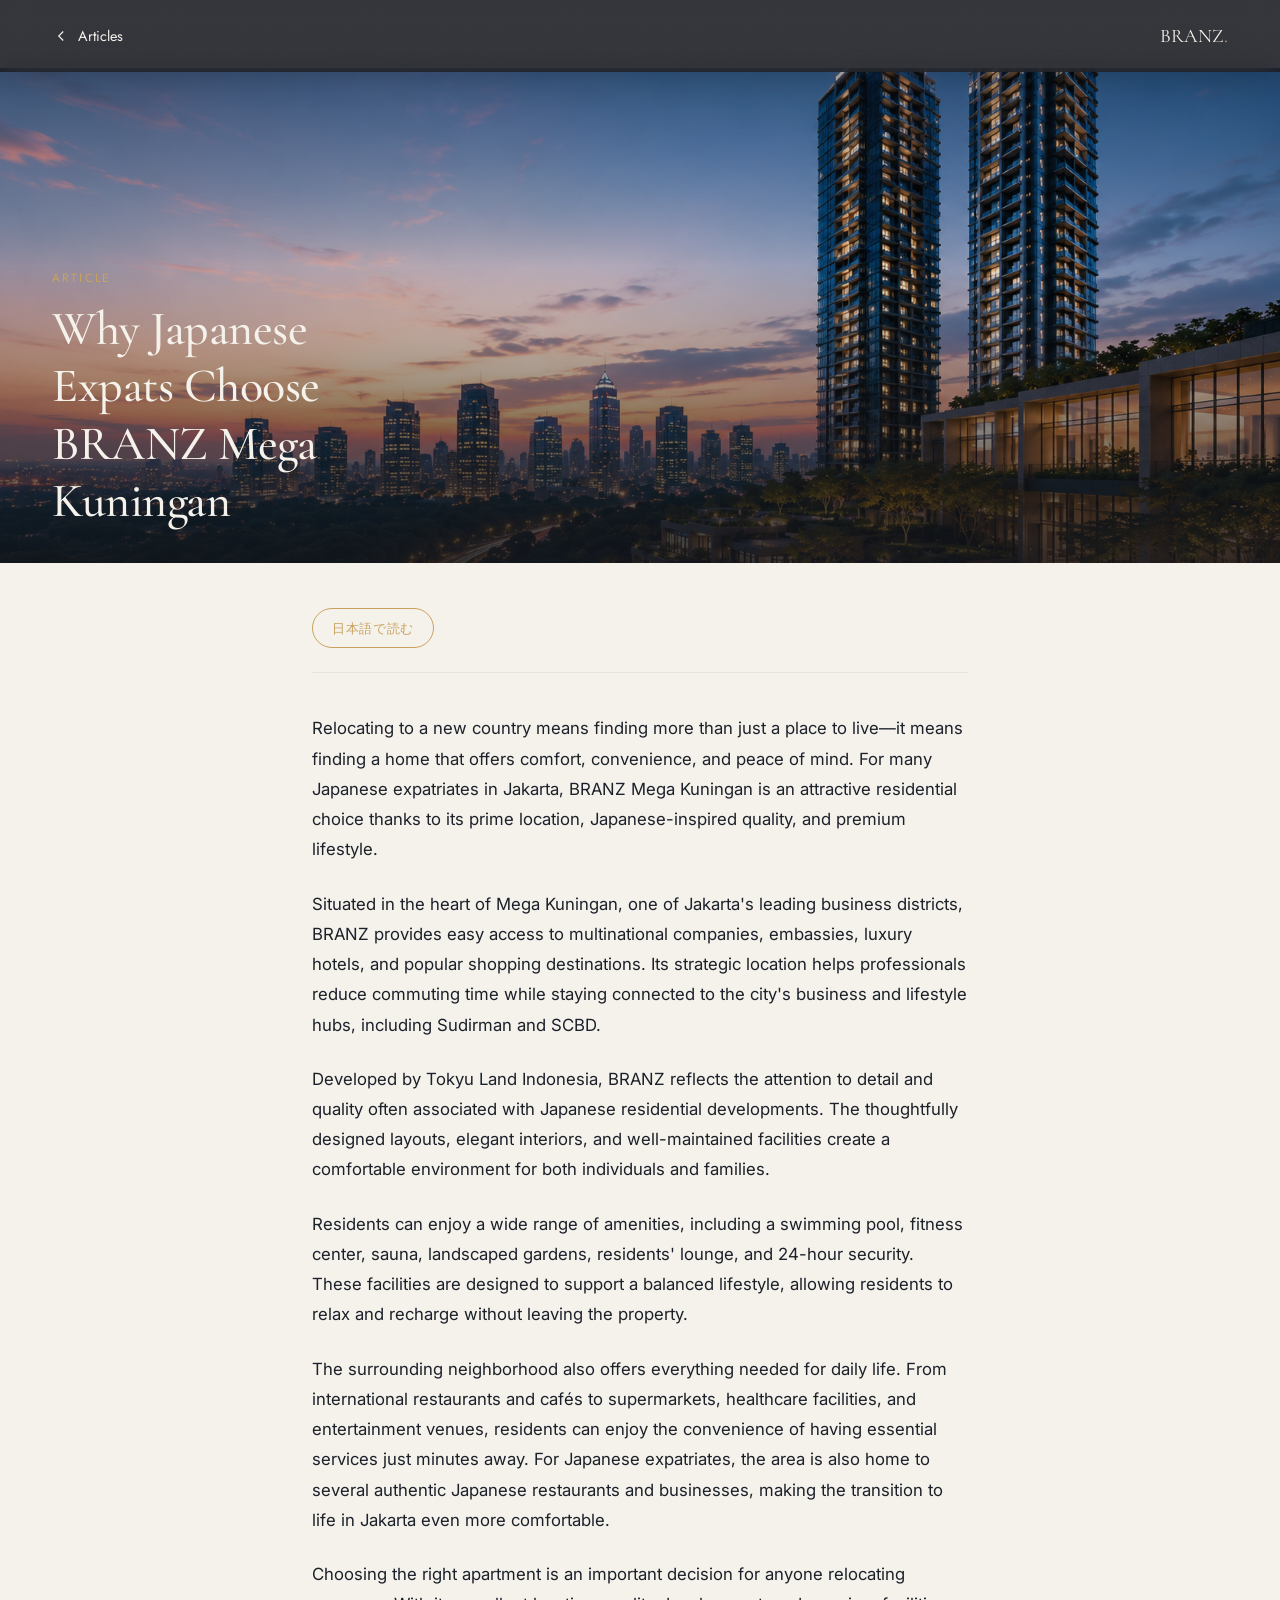
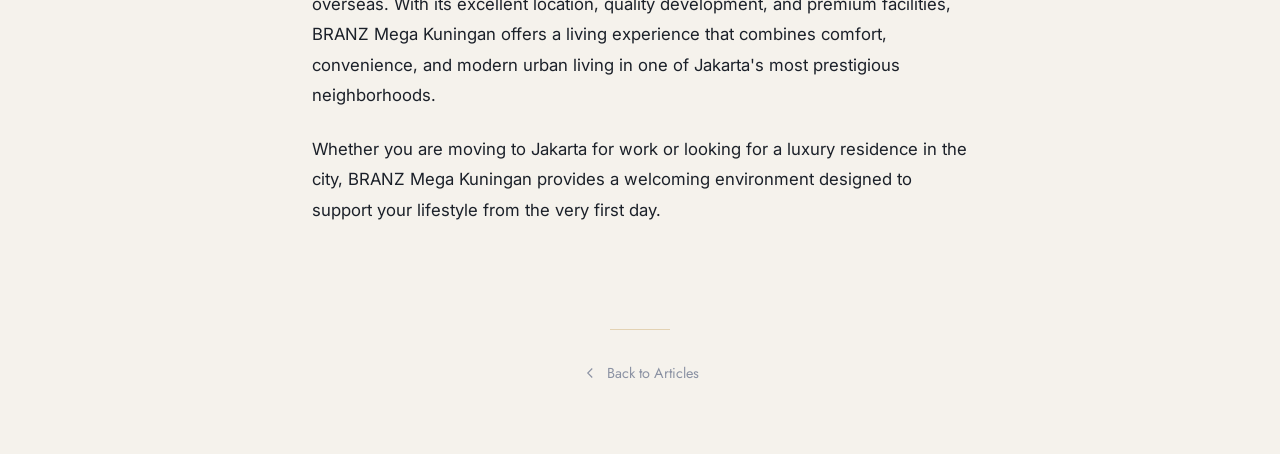
==== commit 850d2c61: "feat: release the article 1 content" ====
--- a/articles/article-en-1.html
+++ b/articles/article-en-1.html
@@ -3,13 +3,13 @@
   <head>
     <meta charset="UTF-8" />
     <meta name="viewport" content="width=device-width, initial-scale=1.0" />
-    <title>Branz Mega Kuningan: A New Standard of Urban Living in South Jakarta</title>
-    <meta name="description" content="Discover Branz Mega Kuningan, a premium apartment development by Tokyu Land Indonesia in the heart of South Jakarta's CBD." />
-    <meta name="keywords" content="branz mega kuningan, apartments kuningan, south jakarta apartments, tokyu land indonesia, premium cbd apartments" />
+    <title>Why Japanese Expats Choose BRANZ Mega Kuningan | Premium Living in South Jakarta</title>
+    <meta name="description" content="Why Japanese expats choose BRANZ Mega Kuningan for its prime location, Japanese-inspired quality, and premium lifestyle in South Jakarta." />
+    <meta name="keywords" content="japanese expats jakarta, branz mega kuningan, apartments kuningan, tokyu land indonesia, japanese quality apartment jakarta" />
     <meta name="author" content="Branz Mega Kuningan" />
     <meta property="og:type" content="article" />
-    <meta property="og:title" content="Branz Mega Kuningan: A New Standard of Urban Living in South Jakarta" />
-    <meta property="og:description" content="Discover Branz Mega Kuningan, a premium apartment development by Tokyu Land Indonesia in the heart of South Jakarta's CBD." />
+    <meta property="og:title" content="Why Japanese Expats Choose BRANZ Mega Kuningan" />
+    <meta property="og:description" content="Why Japanese expats choose BRANZ Mega Kuningan for its prime location, Japanese-inspired quality, and premium lifestyle in South Jakarta." />
     <meta property="og:image" content="../assets/img/article/Artikel%201.png" />
     <meta property="og:locale" content="en_US" />
     <meta property="og:url" content="https://branzkuningan.com/article-en-1.html" />
@@ -35,11 +35,11 @@
 
     <article>
       <header class="article-hero">
-        <img src="../assets/img/article/Artikel 1.png" alt="Branz Mega Kuningan: A New Standard of Urban Living in South Jakarta" id="articleImage" />
+        <img src="../assets/img/article/Artikel 1.png" alt="Why Japanese Expats Choose BRANZ Mega Kuningan" id="articleImage" />
         <div class="article-hero-scrim"></div>
         <div class="article-hero-content">
           <span class="article-hero-label">Article</span>
-          <h1 id="articleTitle">Branz Mega Kuningan: A New Standard of Urban Living in South Jakarta</h1>
+          <h1 id="articleTitle">Why Japanese Expats Choose BRANZ Mega Kuningan</h1>
         </div>
       </header>
 
